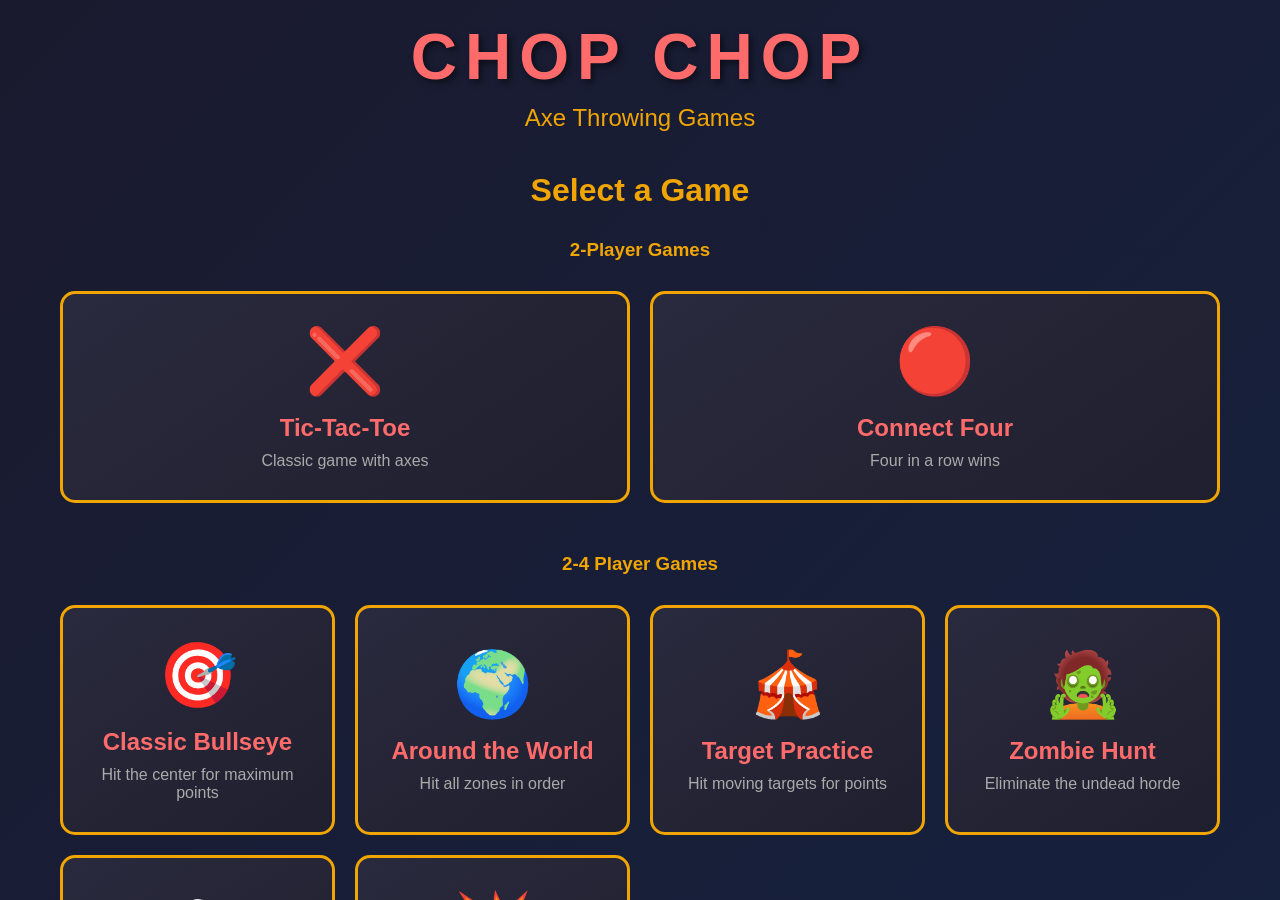
==== index.html @ 699cd163 "Fix all 10 new axe throwing games with comprehensive improvements ## Settings & Configuration - Add " ====
<!DOCTYPE html>
<html lang="en">
<head>
    <meta charset="UTF-8">
    <meta name="viewport" content="width=device-width, initial-scale=1.0, user-scalable=no">
    <title>Chop Chop - Axe Throwing Games</title>
    <link rel="stylesheet" href="styles.css">
</head>
<body>
    <div id="app">
        <!-- Main Menu -->
        <div id="mainMenu" class="screen active">
            <div class="logo">
                <h1>CHOP CHOP</h1>
                <p class="tagline">Axe Throwing Games</p>
            </div>

            <div class="menu-container">
                <h2>Select a Game</h2>

                <h3 style="color: #f0a500; margin-top: 20px; margin-bottom: 10px; text-align: center;">2-Player Games</h3>
                <div class="game-grid">
                    <button class="game-card" onclick="selectGame('ticTacToe')">
                        <div class="game-icon">❌</div>
                        <h3>Tic-Tac-Toe</h3>
                        <p>Classic game with axes</p>
                    </button>

                    <button class="game-card" onclick="selectGame('connectFour')">
                        <div class="game-icon">🔴</div>
                        <h3>Connect Four</h3>
                        <p>Four in a row wins</p>
                    </button>
                </div>

                <h3 style="color: #f0a500; margin-top: 30px; margin-bottom: 10px; text-align: center;">2-4 Player Games</h3>
                <div class="game-grid">
                    <button class="game-card" onclick="selectGame('bullseye')">
                        <div class="game-icon">🎯</div>
                        <h3>Classic Bullseye</h3>
                        <p>Hit the center for maximum points</p>
                    </button>

                    <button class="game-card" onclick="selectGame('aroundWorld')">
                        <div class="game-icon">🌍</div>
                        <h3>Around the World</h3>
                        <p>Hit all zones in order</p>
                    </button>

                    <button class="game-card" onclick="selectGame('targetPractice')">
                        <div class="game-icon">🎪</div>
                        <h3>Target Practice</h3>
                        <p>Hit moving targets for points</p>
                    </button>

                    <button class="game-card" onclick="selectGame('zombieHunt')">
                        <div class="game-icon">🧟</div>
                        <h3>Zombie Hunt</h3>
                        <p>Eliminate the undead horde</p>
                    </button>

                    <button class="game-card" onclick="selectGame('21')">
                        <div class="game-icon">🎲</div>
                        <h3>21 Game</h3>
                        <p>First to 21 points wins</p>
                    </button>

                    <button class="game-card" onclick="selectGame('knockout')">
                        <div class="game-icon">💥</div>
                        <h3>Cricket</h3>
                        <p>Close all numbers and score points</p>
                    </button>
                </div>

                <h3 style="color: #f0a500; margin-top: 30px; margin-bottom: 10px; text-align: center;">Party Games</h3>
                <div class="game-grid">
                    <button class="game-card" onclick="selectGame('axeCrush')">
                        <div class="game-icon">💎</div>
                        <h3>Axe Crush</h3>
                        <p>Match-3 puzzle with axes</p>
                    </button>

                    <button class="game-card" onclick="selectGame('axeMemory')">
                        <div class="game-icon">🎴</div>
                        <h3>Axe Memory</h3>
                        <p>Find matching pairs</p>
                    </button>

                    <button class="game-card" onclick="selectGame('axeWordWack')">
                        <div class="game-icon">🔤</div>
                        <h3>Axe Word Wack</h3>
                        <p>Reveal the hidden word</p>
                    </button>

                    <button class="game-card" onclick="selectGame('emojiFrenzy')">
                        <div class="game-icon">😂</div>
                        <h3>Emoji Frenzy</h3>
                        <p>Hit the target emoji</p>
                    </button>

                    <button class="game-card" onclick="selectGame('badAxe')">
                        <div class="game-icon">🏀</div>
                        <h3>BAD AXE</h3>
                        <p>Trick-shot HORSE game</p>
                    </button>

                    <button class="game-card" onclick="selectGame('infectionMode')">
                        <div class="game-icon">🦠</div>
                        <h3>Infection Mode</h3>
                        <p>Team conversion battle</p>
                    </button>

                    <button class="game-card" onclick="selectGame('landmines')">
                        <div class="game-icon">💣</div>
                        <h3>Landmines</h3>
                        <p>Climb the ladder, avoid mines</p>
                    </button>

                    <button class="game-card" onclick="selectGame('throwRoyale')">
                        <div class="game-icon">👑</div>
                        <h3>Throw Royale</h3>
                        <p>Battle royale elimination</p>
                    </button>

                    <button class="game-card" onclick="selectGame('dateNight')">
                        <div class="game-icon">💕</div>
                        <h3>Date Night Mode</h3>
                        <p>Romantic couples mode</p>
                    </button>

                    <button class="game-card" onclick="selectGame('merryAxemas')">
                        <div class="game-icon">🎄</div>
                        <h3>Merry Axe-mas</h3>
                        <p>Festive Christmas mode</p>
                    </button>
                </div>

                <div class="menu-buttons">
                    <button class="btn-menu" onclick="showSettings()">⚙️ Settings</button>
                    <button class="btn-menu" onclick="showHelp()">❓ Help</button>
                </div>
            </div>
        </div>

        <!-- Player Setup Screen -->
        <div id="playerSetup" class="screen">
            <div class="setup-container">
                <h2>Player Setup</h2>
                <div class="player-input">
                    <label>Number of Players:</label>
                    <div class="number-selector">
                        <button onclick="changePlayerCount(-1)">-</button>
                        <span id="playerCount">2</span>
                        <button onclick="changePlayerCount(1)">+</button>
                    </div>
                </div>

                <div id="playerNames"></div>

                <button class="btn-primary" onclick="startGame()">Start Game</button>
                <button class="btn-secondary" onclick="backToMenu()">Back</button>
            </div>
        </div>

        <!-- Game Screen -->
        <div id="gameScreen" class="screen">
            <!-- Game Header -->
            <div class="game-header">
                <div class="game-info">
                    <h2 id="gameTitle"></h2>
                    <div id="gameInstructions"></div>
                </div>
                <button class="btn-exit" onclick="exitGame()">Exit Game</button>
            </div>

            <!-- Scoreboard -->
            <div id="scoreboard" class="scoreboard"></div>

            <!-- Game Canvas Area -->
            <div class="game-container">
                <div id="gameCanvas" class="game-canvas">
                    <!-- Game-specific content will be rendered here -->
                </div>

                <!-- Click indicator -->
                <div id="clickIndicator" class="click-indicator"></div>
            </div>

            <!-- Game Controls -->
            <div class="game-controls">
                <div id="currentPlayerDisplay" class="current-player"></div>
                <div class="control-buttons">
                    <button id="undoBtn" class="btn-control" onclick="undoLastHit()">Undo</button>
                    <button id="nextPlayerBtn" class="btn-control btn-primary" onclick="nextPlayer()">Next Player</button>
                </div>
            </div>
        </div>

        <!-- Game Over Screen -->
        <div id="gameOver" class="screen">
            <div class="gameover-container">
                <h1>Game Over!</h1>
                <div id="winnerDisplay"></div>
                <div id="finalScores"></div>
                <div class="gameover-buttons">
                    <button class="btn-primary" onclick="playAgain()">Play Again</button>
                    <button class="btn-secondary" onclick="backToMenu()">Main Menu</button>
                </div>
            </div>
        </div>

        <!-- Settings Screen -->
        <div id="settingsScreen" class="screen">
            <div class="settings-container">
                <h1>⚙️ Settings</h1>
                <div class="settings-content">
                    <h2>Game Features</h2>

                    <div class="setting-item">
                        <div class="setting-label">
                            <h3>Moving Targets</h3>
                            <p>Enable or disable target movement in Target Practice and Zombie Hunt</p>
                        </div>
                        <label class="toggle-switch">
                            <input type="checkbox" id="movingTargetsToggle" checked onchange="toggleMovingTargets()">
                            <span class="toggle-slider"></span>
                        </label>
                    </div>

                    <div class="setting-item">
                        <div class="setting-label">
                            <h3>Zombie Hunt Countdown Timer</h3>
                            <p>Show countdown timer in Zombie Hunt game</p>
                        </div>
                        <label class="toggle-switch">
                            <input type="checkbox" id="zombieTimerToggle" checked onchange="toggleZombieTimer()">
                            <span class="toggle-slider"></span>
                        </label>
                    </div>

                    <div class="setting-item">
                        <div class="setting-label">
                            <h3>21 Game - Hard Mode</h3>
                            <p>Hard Mode: Score resets to 0 if you go over 21. Easy Mode: Score stays the same if you go over 21.</p>
                        </div>
                        <label class="toggle-switch">
                            <input type="checkbox" id="hardModeToggle" checked onchange="toggleHardMode()">
                            <span class="toggle-slider"></span>
                        </label>
                    </div>

                    <h2 style="margin-top: 30px;">Movement Settings</h2>

                    <div class="setting-item">
                        <div class="setting-label">
                            <h3>Target Movement Duration (seconds)</h3>
                            <p>How long targets move before becoming static</p>
                        </div>
                        <input type="number" id="moveDuration" min="1" max="10" value="3" style="width: 80px; padding: 10px; font-size: 1rem; border: 2px solid #555; border-radius: 5px; background: #2a2a3e; color: #fff;" onchange="updateMoveDuration()">
                    </div>

                    <div class="setting-item">
                        <div class="setting-label">
                            <h3>Target Static Duration (seconds)</h3>
                            <p>How long targets stay static before moving again</p>
                        </div>
                        <input type="number" id="staticDuration" min="1" max="20" value="5" style="width: 80px; padding: 10px; font-size: 1rem; border: 2px solid #555; border-radius: 5px; background: #2a2a3e; color: #fff;" onchange="updateStaticDuration()">
                    </div>

                    <h2 style="margin-top: 30px;">Zombie Hunt Settings</h2>

                    <div class="setting-item">
                        <div class="setting-label">
                            <h3>Zombie Hunt Countdown Time (seconds)</h3>
                            <p>How long each player has in Zombie Hunt</p>
                        </div>
                        <input type="number" id="zombieCountdown" min="10" max="300" value="60" style="width: 80px; padding: 10px; font-size: 1rem; border: 2px solid #555; border-radius: 5px; background: #2a2a3e; color: #fff;" onchange="updateZombieCountdown()">
                    </div>

                    <div class="setting-item">
                        <div class="setting-label">
                            <h3>Zombie Despawn Time (seconds)</h3>
                            <p>How long zombies stay on screen before disappearing</p>
                        </div>
                        <input type="number" id="zombieDespawnTime" min="3" max="30" value="20" style="width: 80px; padding: 10px; font-size: 1rem; border: 2px solid #555; border-radius: 5px; background: #2a2a3e; color: #fff;" onchange="updateZombieDespawnTime()">
                    </div>

                    <div class="setting-item">
                        <div class="setting-label">
                            <h3>Max Zombies on Screen</h3>
                            <p>Maximum number of zombies that can appear at once</p>
                        </div>
                        <input type="number" id="maxZombies" min="1" max="20" value="5" style="width: 80px; padding: 10px; font-size: 1rem; border: 2px solid #555; border-radius: 5px; background: #2a2a3e; color: #fff;" onchange="updateMaxZombies()">
                    </div>

                    <h2 style="margin-top: 30px;">Target Practice Settings</h2>

                    <div class="setting-item">
                        <div class="setting-label">
                            <h3>Max Targets on Screen</h3>
                            <p>Maximum number of targets in Target Practice and Zombie Hunt games</p>
                        </div>
                        <input type="number" id="maxTargets" min="1" max="20" value="5" style="width: 80px; padding: 10px; font-size: 1rem; border: 2px solid #555; border-radius: 5px; background: #2a2a3e; color: #fff;" onchange="updateMaxTargets()">
                    </div>

                    <h2 style="margin-top: 30px;">Axe Crush Settings</h2>

                    <div class="setting-item">
                        <div class="setting-label">
                            <h3>Grid Size (Columns × Rows)</h3>
                            <p>Size of the game grid</p>
                        </div>
                        <select id="crushGridSize" style="width: 120px; padding: 10px; font-size: 1rem; border: 2px solid #555; border-radius: 5px; background: #2a2a3e; color: #fff;" onchange="updateCrushGridSize()">
                            <option value="7,8">7 × 8</option>
                            <option value="6,6">6 × 6</option>
                            <option value="8,8">8 × 8</option>
                        </select>
                    </div>

                    <div class="setting-item">
                        <div class="setting-label">
                            <h3>Number of Icon Types</h3>
                            <p>More icon types makes the game harder</p>
                        </div>
                        <input type="number" id="crushIconTypes" min="3" max="8" value="5" style="width: 80px; padding: 10px; font-size: 1rem; border: 2px solid #555; border-radius: 5px; background: #2a2a3e; color: #fff;" onchange="updateCrushIconTypes()">
                    </div>

                    <div class="setting-item">
                        <div class="setting-label">
                            <h3>Minimum Group Size</h3>
                            <p>Smallest group that will clear and score points</p>
                        </div>
                        <input type="number" id="crushMinGroupSize" min="2" max="5" value="3" style="width: 80px; padding: 10px; font-size: 1rem; border: 2px solid #555; border-radius: 5px; background: #2a2a3e; color: #fff;" onchange="updateCrushMinGroupSize()">
                    </div>

                    <div class="setting-item">
                        <div class="setting-label">
                            <h3>Throws per Player</h3>
                            <p>Total throws each player gets in Axe Crush</p>
                        </div>
                        <input type="number" id="crushThrowsPerPlayer" min="5" max="20" value="12" style="width: 80px; padding: 10px; font-size: 1rem; border: 2px solid #555; border-radius: 5px; background: #2a2a3e; color: #fff;" onchange="updateCrushThrowsPerPlayer()">
                    </div>

                    <div class="setting-item">
                        <div class="setting-label">
                            <h3>Enable Combo Cascades</h3>
                            <p>New matches created by falling icons automatically clear and grant bonus points</p>
                        </div>
                        <label class="toggle-switch">
                            <input type="checkbox" id="crushEnableCascades" checked onchange="updateCrushEnableCascades()">
                            <span class="toggle-slider"></span>
                        </label>
                    </div>

                    <h2 style="margin-top: 30px;">Axe Memory Settings</h2>

                    <div class="setting-item">
                        <div class="setting-label">
                            <h3>Grid Size (tiles)</h3>
                            <p>Total number of tiles (must be an even number)</p>
                        </div>
                        <select id="memoryGridSize" style="width: 120px; padding: 10px; font-size: 1rem; border: 2px solid #555; border-radius: 5px; background: #2a2a3e; color: #fff;" onchange="updateMemoryGridSize()">
                            <option value="16">4 × 4 (16 tiles)</option>
                            <option value="24">4 × 6 (24 tiles)</option>
                            <option value="36" selected>6 × 6 (36 tiles)</option>
                        </select>
                    </div>

                    <div class="setting-item">
                        <div class="setting-label">
                            <h3>Extra Turn on Match</h3>
                            <p>Players who find a pair immediately take another turn</p>
                        </div>
                        <label class="toggle-switch">
                            <input type="checkbox" id="memoryExtraTurnOnMatch" checked onchange="updateMemoryExtraTurnOnMatch()">
                            <span class="toggle-slider"></span>
                        </label>
                    </div>

                    <div class="setting-item">
                        <div class="setting-label">
                            <h3>Reveal Duration (seconds)</h3>
                            <p>How long unmatched tiles stay face-up before flipping back</p>
                        </div>
                        <input type="number" id="memoryRevealDuration" min="0.5" max="5" step="0.5" value="1.5" style="width: 80px; padding: 10px; font-size: 1rem; border: 2px solid #555; border-radius: 5px; background: #2a2a3e; color: #fff;" onchange="updateMemoryRevealDuration()">
                    </div>

                    <h2 style="margin-top: 30px;">Axe Word Wack Settings</h2>

                    <div class="setting-item">
                        <div class="setting-label">
                            <h3>Word Category</h3>
                            <p>Category for word selection</p>
                        </div>
                        <select id="wordCategory" style="width: 150px; padding: 10px; font-size: 1rem; border: 2px solid #555; border-radius: 5px; background: #2a2a3e; color: #fff;" onchange="updateWordCategory()">
                            <option value="Random" selected>Random</option>
                            <option value="Movies">Movies</option>
                            <option value="Countries">Countries</option>
                            <option value="Skopje">Skopje</option>
                        </select>
                    </div>

                    <div class="setting-item">
                        <div class="setting-label">
                            <h3>Points per Correct Letter</h3>
                            <p>Base score per occurrence of a correct letter</p>
                        </div>
                        <input type="number" id="wordPointsPerLetter" min="1" max="50" value="10" style="width: 80px; padding: 10px; font-size: 1rem; border: 2px solid #555; border-radius: 5px; background: #2a2a3e; color: #fff;" onchange="updateWordPointsPerLetter()">
                    </div>

                    <div class="setting-item">
                        <div class="setting-label">
                            <h3>Full Word Bonus</h3>
                            <p>Extra points for guessing the whole word correctly</p>
                        </div>
                        <input type="number" id="wordFullWordBonus" min="0" max="200" value="50" style="width: 80px; padding: 10px; font-size: 1rem; border: 2px solid #555; border-radius: 5px; background: #2a2a3e; color: #fff;" onchange="updateWordFullWordBonus()">
                    </div>

                    <div class="setting-item">
                        <div class="setting-label">
                            <h3>Wrong Letter Penalty</h3>
                            <p>Points lost for hitting a letter not in the word</p>
                        </div>
                        <input type="number" id="wordWrongLetterPenalty" min="-20" max="0" value="0" style="width: 80px; padding: 10px; font-size: 1rem; border: 2px solid #555; border-radius: 5px; background: #2a2a3e; color: #fff;" onchange="updateWordWrongLetterPenalty()">
                    </div>

                    <h2 style="margin-top: 30px;">Emoji Frenzy Settings</h2>

                    <div class="setting-item">
                        <div class="setting-label">
                            <h3>Rounds per Game</h3>
                            <p>How many rounds are played before the game ends</p>
                        </div>
                        <input type="number" id="emojiRoundsPerGame" min="3" max="15" value="8" style="width: 80px; padding: 10px; font-size: 1rem; border: 2px solid #555; border-radius: 5px; background: #2a2a3e; color: #fff;" onchange="updateEmojiRoundsPerGame()">
                    </div>

                    <div class="setting-item">
                        <div class="setting-label">
                            <h3>Target Emoji Points</h3>
                            <p>Points awarded for hitting the target emoji</p>
                        </div>
                        <input type="number" id="emojiTargetPoints" min="10" max="100" value="20" style="width: 80px; padding: 10px; font-size: 1rem; border: 2px solid #555; border-radius: 5px; background: #2a2a3e; color: #fff;" onchange="updateEmojiTargetPoints()">
                    </div>

                    <div class="setting-item">
                        <div class="setting-label">
                            <h3>Non-Target Emoji Points</h3>
                            <p>Points for hitting any other emoji</p>
                        </div>
                        <input type="number" id="emojiNonTargetPoints" min="-10" max="20" value="5" style="width: 80px; padding: 10px; font-size: 1rem; border: 2px solid #555; border-radius: 5px; background: #2a2a3e; color: #fff;" onchange="updateEmojiNonTargetPoints()">
                    </div>

                    <div class="setting-item">
                        <div class="setting-label">
                            <h3>Non-Target Penalty Mode</h3>
                            <p>Non-target emojis subtract points instead of adding them</p>
                        </div>
                        <label class="toggle-switch">
                            <input type="checkbox" id="emojiPenaltyMode" onchange="updateEmojiPenaltyMode()">
                            <span class="toggle-slider"></span>
                        </label>
                    </div>

                    <div class="setting-item">
                        <div class="setting-label">
                            <h3>Respawn Hit Emojis</h3>
                            <p>Emojis that are hit are replaced with new ones in random positions</p>
                        </div>
                        <label class="toggle-switch">
                            <input type="checkbox" id="emojiRespawnHit" checked onchange="updateEmojiRespawnHit()">
                            <span class="toggle-slider"></span>
                        </label>
                    </div>

                    <h2 style="margin-top: 30px;">BAD AXE Settings</h2>

                    <div class="setting-item">
                        <div class="setting-label">
                            <h3>Shot Zone Type</h3>
                            <p>How trick shots are defined</p>
                        </div>
                        <select id="badaxeShotZoneType" style="width: 200px; padding: 10px; font-size: 1rem; border: 2px solid #555; border-radius: 5px; background: #2a2a3e; color: #fff;" onchange="updateBadaxeShotZoneType()">
                            <option value="Ring only">Ring only</option>
                            <option value="Quadrant only">Quadrant only</option>
                            <option value="Ring + Quadrant" selected>Ring + Quadrant</option>
                        </select>
                    </div>

                    <div class="setting-item">
                        <div class="setting-label">
                            <h3>Letters to Eliminate</h3>
                            <p>How many letters before a player is out</p>
                        </div>
                        <input type="number" id="badaxeLettersToEliminate" min="3" max="10" value="6" style="width: 80px; padding: 10px; font-size: 1rem; border: 2px solid #555; border-radius: 5px; background: #2a2a3e; color: #fff;" onchange="updateBadaxeLettersToEliminate()">
                    </div>

                    <h2 style="margin-top: 30px;">Infection Mode Settings</h2>

                    <div class="setting-item">
                        <div class="setting-label">
                            <h3>Initial Infected Players</h3>
                            <p>How many players start as Infected</p>
                        </div>
                        <input type="number" id="infectionInitialInfected" min="1" max="3" value="1" style="width: 80px; padding: 10px; font-size: 1rem; border: 2px solid #555; border-radius: 5px; background: #2a2a3e; color: #fff;" onchange="updateInfectionInitialInfected()">
                    </div>

                    <div class="setting-item">
                        <div class="setting-label">
                            <h3>Throws per Player (per duel)</h3>
                            <p>Number of throws each player gets in a duel</p>
                        </div>
                        <input type="number" id="infectionThrowsPerDuel" min="1" max="5" value="2" style="width: 80px; padding: 10px; font-size: 1rem; border: 2px solid #555; border-radius: 5px; background: #2a2a3e; color: #fff;" onchange="updateInfectionThrowsPerDuel()">
                    </div>

                    <div class="setting-item">
                        <div class="setting-label">
                            <h3>Total Game Time (minutes)</h3>
                            <p>Optional timer for the whole game</p>
                        </div>
                        <input type="number" id="infectionGameTime" min="5" max="60" value="20" style="width: 80px; padding: 10px; font-size: 1rem; border: 2px solid #555; border-radius: 5px; background: #2a2a3e; color: #fff;" onchange="updateInfectionGameTime()">
                    </div>

                    <div class="setting-item">
                        <div class="setting-label">
                            <h3>Survivor Victory Condition</h3>
                            <p>How survivors can win</p>
                        </div>
                        <select id="infectionVictoryCondition" style="width: 200px; padding: 10px; font-size: 1rem; border: 2px solid #555; border-radius: 5px; background: #2a2a3e; color: #fff;" onchange="updateInfectionVictoryCondition()">
                            <option value="Timer Only" selected>Timer Only</option>
                            <option value="Duel Wins Target">Duel Wins Target (5 wins)</option>
                            <option value="Timer OR Duel Wins">Timer OR Duel Wins</option>
                        </select>
                    </div>

                    <h2 style="margin-top: 30px;">Landmines Settings</h2>

                    <div class="setting-item">
                        <div class="setting-label">
                            <h3>Target Score</h3>
                            <p>Top of the ladder</p>
                        </div>
                        <input type="number" id="landminesTargetScore" min="30" max="200" value="100" style="width: 80px; padding: 10px; font-size: 1rem; border: 2px solid #555; border-radius: 5px; background: #2a2a3e; color: #fff;" onchange="updateLandminesTargetScore()">
                    </div>

                    <div class="setting-item">
                        <div class="setting-label">
                            <h3>Landmine Scores (comma-separated)</h3>
                            <p>Which scores act as landmines</p>
                        </div>
                        <input type="text" id="landminesScores" value="25,50,75" style="width: 150px; padding: 10px; font-size: 1rem; border: 2px solid #555; border-radius: 5px; background: #2a2a3e; color: #fff;" onchange="updateLandminesScores()">
                    </div>

                    <div class="setting-item">
                        <div class="setting-label">
                            <h3>Checkpoint Interval</h3>
                            <p>Safe scores to fall back to</p>
                        </div>
                        <input type="number" id="landminesCheckpointInterval" min="5" max="25" value="10" style="width: 80px; padding: 10px; font-size: 1rem; border: 2px solid #555; border-radius: 5px; background: #2a2a3e; color: #fff;" onchange="updateLandminesCheckpointInterval()">
                    </div>

                    <div class="setting-item">
                        <div class="setting-label">
                            <h3>Throws per Turn</h3>
                            <p>Number of throws each player gets before passing the turn</p>
                        </div>
                        <input type="number" id="landminesThrowsPerTurn" min="1" max="5" value="1" style="width: 80px; padding: 10px; font-size: 1rem; border: 2px solid #555; border-radius: 5px; background: #2a2a3e; color: #fff;" onchange="updateLandminesThrowsPerTurn()">
                    </div>

                    <h2 style="margin-top: 30px;">Throw Royale Settings</h2>

                    <div class="setting-item">
                        <div class="setting-label">
                            <h3>Starting Lives</h3>
                            <p>Number of hearts each player begins with</p>
                        </div>
                        <input type="number" id="royaleStartingLives" min="1" max="5" value="3" style="width: 80px; padding: 10px; font-size: 1rem; border: 2px solid #555; border-radius: 5px; background: #2a2a3e; color: #fff;" onchange="updateRoyaleStartingLives()">
                    </div>

                    <div class="setting-item">
                        <div class="setting-label">
                            <h3>Tie Rule</h3>
                            <p>What happens when multiple players tie for lowest</p>
                        </div>
                        <select id="royaleTieRule" style="width: 200px; padding: 10px; font-size: 1rem; border: 2px solid #555; border-radius: 5px; background: #2a2a3e; color: #fff;" onchange="updateRoyaleTieRule()">
                            <option value="All Lowest Lose 1 Life" selected>All Lowest Lose 1 Life</option>
                            <option value="Sudden-Death Tie-Breaker">Sudden-Death Tie-Breaker</option>
                        </select>
                    </div>

                    <h2 style="margin-top: 30px;">Date Night Settings</h2>

                    <div class="setting-item">
                        <div class="setting-label">
                            <h3>Heart Zone Multiplier</h3>
                            <p>Multiplier for points in heart zones</p>
                        </div>
                        <input type="number" id="dateHeartMultiplier" min="1" max="5" value="2" style="width: 80px; padding: 10px; font-size: 1rem; border: 2px solid #555; border-radius: 5px; background: #2a2a3e; color: #fff;" onchange="updateDateHeartMultiplier()">
                    </div>

                    <div class="setting-item">
                        <div class="setting-label">
                            <h3>Number of Heart Zones</h3>
                            <p>How many bonus heart areas appear on the board</p>
                        </div>
                        <input type="number" id="dateHeartZones" min="2" max="8" value="4" style="width: 80px; padding: 10px; font-size: 1rem; border: 2px solid #555; border-radius: 5px; background: #2a2a3e; color: #fff;" onchange="updateDateHeartZones()">
                    </div>

                    <div class="setting-item">
                        <div class="setting-label">
                            <h3>Enable Date Dares</h3>
                            <p>Hitting the special icon triggers fun on-screen prompts</p>
                        </div>
                        <label class="toggle-switch">
                            <input type="checkbox" id="dateEnableDares" checked onchange="updateDateEnableDares()">
                            <span class="toggle-slider"></span>
                        </label>
                    </div>

                    <div class="setting-item">
                        <div class="setting-label">
                            <h3>Throws per Player</h3>
                            <p>Total throws for each player during Date Night Mode</p>
                        </div>
                        <input type="number" id="dateThrowsPerPlayer" min="5" max="20" value="10" style="width: 80px; padding: 10px; font-size: 1rem; border: 2px solid #555; border-radius: 5px; background: #2a2a3e; color: #fff;" onchange="updateDateThrowsPerPlayer()">
                    </div>

                    <h2 style="margin-top: 30px;">Merry Axe-mas Settings</h2>

                    <div class="setting-item">
                        <div class="setting-label">
                            <h3>Game Mode</h3>
                            <p>Bullseye Mode (static target) or Gift Hunt Mode (moving targets)</p>
                        </div>
                        <select id="xmasGameMode" style="width: 150px; padding: 10px; font-size: 1rem; border: 2px solid #555; border-radius: 5px; background: #2a2a3e; color: #fff;" onchange="updateXmasGameMode()">
                            <option value="Bullseye Mode" selected>Bullseye Mode</option>
                            <option value="Gift Hunt Mode">Gift Hunt Mode</option>
                        </select>
                    </div>

                    <div class="setting-item">
                        <div class="setting-label">
                            <h3>Gift Values (comma-separated)</h3>
                            <p>Point values for different presents/ornaments</p>
                        </div>
                        <input type="text" id="xmasGiftValues" value="10,20,30,50" style="width: 150px; padding: 10px; font-size: 1rem; border: 2px solid #555; border-radius: 5px; background: #2a2a3e; color: #fff;" onchange="updateXmasGiftValues()">
                    </div>

                    <div class="setting-item">
                        <div class="setting-label">
                            <h3>Throws per Player</h3>
                            <p>Total throws each player gets in Merry Axe-mas</p>
                        </div>
                        <input type="number" id="xmasThrowsPerPlayer" min="5" max="20" value="10" style="width: 80px; padding: 10px; font-size: 1rem; border: 2px solid #555; border-radius: 5px; background: #2a2a3e; color: #fff;" onchange="updateXmasThrowsPerPlayer()">
                    </div>
                </div>
                <button class="btn-primary" onclick="backToMenu()">Back to Menu</button>
            </div>
        </div>

        <!-- Help Screen -->
        <div id="helpScreen" class="screen">
            <div class="help-container">
                <h1>❓ Help & Instructions</h1>
                <div class="help-content">

                    <div class="help-section">
                        <h2>🎯 Classic Bullseye</h2>
                        <p><strong>How to Play:</strong> Click on the target where your axe hit. Each player gets 5 throws. The center bullseye is worth the most points!</p>
                        <p><strong>Scoring:</strong> Bullseye (50), Red ring (25), White ring (15), Black ring (10), Orange ring (5), Outer ring (1)</p>
                    </div>

                    <div class="help-section">
                        <h2>🌍 Around the World</h2>
                        <p><strong>How to Play:</strong> Hit all 12 zones in numerical order (1-12). The active zone is highlighted.</p>
                        <p><strong>Scoring:</strong> Each correct zone hit earns 10 points. First player to complete all zones wins!</p>
                    </div>

                    <div class="help-section">
                        <h2>❌ Tic-Tac-Toe</h2>
                        <p><strong>How to Play:</strong> Two players take turns clicking cells. Get three in a row (horizontal, vertical, or diagonal) to win!</p>
                        <p><strong>Controls:</strong> Click any empty cell to place your symbol. Winner gets 100 points!</p>
                    </div>

                    <div class="help-section">
                        <h2>🎪 Target Practice</h2>
                        <p><strong>How to Play:</strong> Click on moving targets to hit them. Each player gets 10 throws.</p>
                        <p><strong>Scoring:</strong> Targets are worth 10, 20, 30, 50, or 100 points. Hit high-value targets for the win!</p>
                        <p><strong>Settings:</strong> You can disable target movement, customize how long targets move and stay static, and adjust the maximum number of targets on screen (default: 5)</p>
                    </div>

                    <div class="help-section">
                        <h2>🧟 Zombie Hunt</h2>
                        <p><strong>How to Play:</strong> Click on zombies to eliminate them. You have a countdown timer to get the highest score!</p>
                        <p><strong>Scoring:</strong> Each zombie is worth 10 points. Zombies spawn faster as you progress!</p>
                        <p><strong>Settings:</strong> You can disable zombie movement, customize how long zombies move and stay static, change the countdown time, adjust zombie despawn time (default: 20s), and set the maximum number of zombies on screen (default: 5)</p>
                    </div>

                    <div class="help-section">
                        <h2>🔴 Connect Four</h2>
                        <p><strong>How to Play:</strong> Two players drop discs into columns. Get four in a row to win!</p>
                        <p><strong>Controls:</strong> Click any column to drop your disc. It will fall to the lowest available spot. Winner gets 100 points!</p>
                    </div>

                    <div class="help-section">
                        <h2>🎲 21 Game</h2>
                        <p><strong>How to Play:</strong> Click the target to score points. First player to reach exactly 21 wins!</p>
                        <p><strong>Scoring:</strong> Center (7), Red (5), White (3), Black (2), Orange (1), Outer (0)</p>
                        <p><strong>Easy Mode (Default):</strong> Going over 21 keeps your previous score and moves to the next player.</p>
                        <p><strong>Hard Mode:</strong> Going over 21 resets your score to 0!</p>
                        <p><strong>Settings:</strong> You can toggle between Easy and Hard mode in Settings</p>
                    </div>

                    <div class="help-section">
                        <h2>💥 Cricket</h2>
                        <p><strong>How to Play:</strong> Click numbers to mark them. Hit each number (15-20, 25) three times to "close" it.</p>
                        <p><strong>Scoring:</strong> After closing a number, hitting it again scores points (only if opponents haven't closed it).</p>
                        <p><strong>Marks:</strong> / = 1 hit, X = 2 hits, ⊗ = 3 hits (closed)</p>
                        <p><strong>Winning:</strong> First player to close all numbers with the most points wins!</p>
                    </div>

                    <div class="help-section">
                        <h2>💎 Axe Crush</h2>
                        <p><strong>How to Play:</strong> Hit any icon on the grid. If it's part of a group of 3 or more matching icons, the whole group explodes and you score points! New icons fall from the top to fill the gaps.</p>
                        <p><strong>Scoring:</strong> Larger groups = more points. Example: 3 icons = 30 points, 5 icons = 50 points. Optional combo bonuses for chain reactions.</p>
                        <p><strong>Winning:</strong> Each player gets X throws. Highest total score wins!</p>
                    </div>

                    <div class="help-section">
                        <h2>🎴 Axe Memory</h2>
                        <p><strong>How to Play:</strong> Each turn you get two throws. Hit a tile to flip it and reveal the icon. Hit a second tile and try to find its matching pair.</p>
                        <p><strong>Scoring:</strong> Every correct pair you find is worth 1 point and is removed from the board.</p>
                        <p><strong>Winning:</strong> When all pairs are found, the player with the most pairs wins!</p>
                    </div>

                    <div class="help-section">
                        <h2>🔤 Axe Word Wack</h2>
                        <p><strong>How to Play:</strong> Hit a letter tile to guess that letter in the secret word or phrase. If the letter appears, all matching spots are revealed and you score points.</p>
                        <p><strong>Scoring:</strong> Each correct letter awards points for every time it appears. Bonus points for correctly guessing the whole word. Wrong letters can lose points (optional).</p>
                        <p><strong>Winning:</strong> When the word is fully solved or time runs out, the player with the most points wins.</p>
                    </div>

                    <div class="help-section">
                        <h2>😂 Emoji Frenzy</h2>
                        <p><strong>How to Play:</strong> Each round, one emoji is chosen as the target. Aim for that emoji! Hit the correct emoji to earn big points. Other emojis score fewer points or may even lose points (depending on settings).</p>
                        <p><strong>Scoring:</strong> Target emoji = high score. Non-target emojis = smaller score or penalty.</p>
                        <p><strong>Winning:</strong> After X rounds, the player with the highest total score wins.</p>
                    </div>

                    <div class="help-section">
                        <h2>🏀 BAD AXE</h2>
                        <p><strong>How to Play:</strong> Players take turns calling a trick shot on the target (for example "Red ring, top-right"). If they make the shot, everyone else must copy it. Miss the shot and you earn a letter.</p>
                        <p><strong>Scoring:</strong> Each missed copy adds a letter: B, then A, then D, A, X, E. When you have all six letters, you're out.</p>
                        <p><strong>Winning:</strong> Last player who hasn't spelled B-A-D-A-X-E wins.</p>
                    </div>

                    <div class="help-section">
                        <h2>🦠 Infection Mode</h2>
                        <p><strong>How to Play:</strong> Players are split into Survivors and Infected. Each round, a Survivor duels an Infected player in a standard scoring match.</p>
                        <p><strong>Scoring:</strong> Both players throw a set number of axes. Highest total wins the duel.</p>
                        <p><strong>Conversion:</strong> If the Infected player wins, the Survivor switches teams and becomes Infected. If the Survivor wins or ties, they stay human.</p>
                        <p><strong>Winning:</strong> Infected win if everyone becomes Infected. Survivors win if at least one Survivor is left when time runs out or when they reach the target number of Survivor victories.</p>
                    </div>

                    <div class="help-section">
                        <h2>💣 Landmines</h2>
                        <p><strong>How to Play:</strong> Climb the score ladder by throwing axes at the Classic Bullseye. Each throw moves your marker up by the number of points you score.</p>
                        <p><strong>Landmines:</strong> Some scores are marked as landmines. If you land exactly on a landmine, you get blown back to the last safe checkpoint.</p>
                        <p><strong>Winning:</strong> First player to reach the top of the ladder (target score) wins!</p>
                    </div>

                    <div class="help-section">
                        <h2>👑 Throw Royale</h2>
                        <p><strong>How to Play:</strong> Every round, all players throw once at the Classic Bullseye. The lowest score loses a life.</p>
                        <p><strong>Scoring:</strong> Standard target scoring. Hearts show how many lives each player has left.</p>
                        <p><strong>Winning:</strong> Keep your lives as long as possible. Last player with at least one life remaining wins.</p>
                    </div>

                    <div class="help-section">
                        <h2>💕 Date Night Mode</h2>
                        <p><strong>How to Play:</strong> Throw at the heart-themed target and try to land in the bonus heart zones for extra points. Play as a couple or couple vs couple – your points are added together.</p>
                        <p><strong>Scoring:</strong> Standard Bullseye scoring plus bonus multipliers for heart zones. Optional "date dares" can appear when you hit the special icon.</p>
                        <p><strong>Winning:</strong> Couple or team with the highest combined score at the end of the game wins.</p>
                    </div>

                    <div class="help-section">
                        <h2>🎄 Merry Axe-mas</h2>
                        <p><strong>How to Play:</strong> Celebrate the holidays with a festive target! In Bullseye Mode, play a standard game on a Christmas-themed board. In Gift Hunt Mode, hit moving presents and ornaments for different point values.</p>
                        <p><strong>Scoring:</strong> Bullseye Mode uses classic scoring. Gift Hunt Mode awards points based on the present or ornament you hit.</p>
                        <p><strong>Winning:</strong> After all players have thrown, highest score wins.</p>
                    </div>

                    <div class="help-section">
                        <h2>🎮 General Controls</h2>
                        <p><strong>Next Player:</strong> Click this button when you're done with your turn (or game will auto-advance)</p>
                        <p><strong>Undo:</strong> Click to undo your last action if you made a mistake</p>
                        <p><strong>Exit Game:</strong> Return to main menu (progress will be lost)</p>
                    </div>

                </div>
                <button class="btn-primary" onclick="backToMenu()">Back to Menu</button>
            </div>
        </div>

        <!-- Confirmation Modal -->
        <div id="confirmModal" class="modal-overlay">
            <div class="modal-content">
                <h2 id="modalTitle">Confirm</h2>
                <p id="modalMessage">Are you sure?</p>
                <div class="modal-buttons">
                    <button class="btn-primary" id="modalConfirm">OK</button>
                    <button class="btn-secondary" id="modalCancel">Cancel</button>
                </div>
            </div>
        </div>
    </div>

    <script src="app.js"></script>
    <script src="games.js"></script>
</body>
</html>
---- styles.css ----
/* Reset and Base Styles */
* {
    margin: 0;
    padding: 0;
    box-sizing: border-box;
    -webkit-tap-highlight-color: transparent;
}

body {
    font-family: 'Segoe UI', Tahoma, Geneva, Verdana, sans-serif;
    background: linear-gradient(135deg, #1a1a2e 0%, #16213e 100%);
    color: #fff;
    overflow: hidden;
    touch-action: manipulation;
    user-select: none;
    -webkit-user-select: none;
}

#app {
    width: 100vw;
    height: 100vh;
    overflow: hidden;
}

/* Screen Management */
.screen {
    display: none;
    width: 100%;
    height: 100%;
    position: absolute;
    top: 0;
    left: 0;
}

.screen.active {
    display: flex;
    flex-direction: column;
    justify-content: center;
    align-items: center;
}

/* Game Screen specific layout - needs to stretch, not center */
#gameScreen.active {
    justify-content: flex-start;
    align-items: stretch;
    padding: 0;
}

/* Main Menu Styles */
#mainMenu {
    padding: 20px;
    overflow-y: auto;
}

#mainMenu.active {
    justify-content: flex-start;
}

.logo {
    text-align: center;
    margin-bottom: 40px;
}

.logo h1 {
    font-size: 4rem;
    font-weight: bold;
    color: #ff6b6b;
    text-shadow: 3px 3px 6px rgba(0,0,0,0.5);
    letter-spacing: 8px;
}

.tagline {
    font-size: 1.5rem;
    color: #f0a500;
    margin-top: 10px;
}

.menu-container {
    max-width: 1200px;
    width: 100%;
}

.menu-container h2 {
    text-align: center;
    font-size: 2rem;
    margin-bottom: 30px;
    color: #f0a500;
}

.game-grid {
    display: grid;
    grid-template-columns: repeat(auto-fit, minmax(250px, 1fr));
    gap: 20px;
    padding: 20px;
}

.game-card {
    background: linear-gradient(145deg, #2a2a3e, #1f1f2e);
    border: 3px solid #f0a500;
    border-radius: 15px;
    padding: 30px;
    cursor: pointer;
    transition: all 0.3s ease;
    text-align: center;
    min-height: 200px;
    display: flex;
    flex-direction: column;
    justify-content: center;
    align-items: center;
}

.game-card:hover, .game-card:active {
    transform: translateY(-5px);
    box-shadow: 0 10px 30px rgba(240, 165, 0, 0.4);
    background: linear-gradient(145deg, #3a3a4e, #2f2f3e);
}

.game-icon {
    font-size: 4rem;
    margin-bottom: 15px;
}

.game-card h3 {
    font-size: 1.5rem;
    color: #ff6b6b;
    margin-bottom: 10px;
}

.game-card p {
    color: #aaa;
    font-size: 1rem;
}

/* Player Setup Styles */
.setup-container {
    background: rgba(42, 42, 62, 0.9);
    border-radius: 20px;
    padding: 40px;
    max-width: 600px;
    width: 90%;
}

.setup-container h2 {
    color: #f0a500;
    font-size: 2.5rem;
    margin-bottom: 30px;
    text-align: center;
}

.player-input {
    margin-bottom: 30px;
}

.player-input label {
    display: block;
    font-size: 1.3rem;
    margin-bottom: 15px;
    color: #fff;
}

.number-selector {
    display: flex;
    justify-content: center;
    align-items: center;
    gap: 30px;
}

.number-selector button {
    width: 60px;
    height: 60px;
    font-size: 2rem;
    background: #f0a500;
    border: none;
    border-radius: 10px;
    color: #1a1a2e;
    cursor: pointer;
    font-weight: bold;
}

.number-selector button:active {
    background: #ff6b6b;
}

.number-selector span {
    font-size: 3rem;
    font-weight: bold;
    color: #ff6b6b;
    min-width: 80px;
    text-align: center;
}

#playerNames {
    margin: 20px 0;
}

.player-name-input {
    margin: 15px 0;
}

.player-name-input label {
    display: block;
    font-size: 1.1rem;
    margin-bottom: 8px;
    color: #f0a500;
}

.player-name-input input {
    width: 100%;
    padding: 15px;
    font-size: 1.2rem;
    border: 2px solid #f0a500;
    border-radius: 10px;
    background: #1a1a2e;
    color: #fff;
}

/* Button Styles */
.btn-primary, .btn-secondary, .btn-control, .btn-exit {
    padding: 18px 40px;
    font-size: 1.3rem;
    border: none;
    border-radius: 10px;
    cursor: pointer;
    font-weight: bold;
    transition: all 0.3s ease;
    margin: 10px;
    min-width: 150px;
}

.btn-primary {
    background: #ff6b6b;
    color: #fff;
}

.btn-primary:hover, .btn-primary:active {
    background: #ff5252;
    transform: scale(1.05);
}

.btn-secondary {
    background: #555;
    color: #fff;
}

.btn-secondary:hover, .btn-secondary:active {
    background: #666;
}

.btn-control {
    background: #f0a500;
    color: #1a1a2e;
}

.btn-control:active {
    background: #ffc107;
}

.btn-exit {
    background: #dc3545;
    color: #fff;
    padding: 12px 25px;
    font-size: 1.1rem;
}

/* Game Screen Styles */
#gameScreen {
    padding: 0;
}

.game-header {
    background: rgba(26, 26, 46, 0.95);
    padding: 15px 30px;
    display: flex;
    justify-content: space-between;
    align-items: center;
    border-bottom: 3px solid #f0a500;
}

.game-info h2 {
    color: #ff6b6b;
    font-size: 2rem;
}

.game-info #gameInstructions {
    color: #aaa;
    font-size: 1rem;
    margin-top: 5px;
}

.scoreboard {
    background: rgba(42, 42, 62, 0.9);
    padding: 15px;
    display: flex;
    justify-content: space-around;
    flex-wrap: wrap;
    gap: 15px;
}

.player-score {
    background: #1a1a2e;
    border: 2px solid #555;
    border-radius: 10px;
    padding: 15px 25px;
    min-width: 150px;
    text-align: center;
}

.player-score.active {
    border-color: #ff6b6b;
    box-shadow: 0 0 20px rgba(255, 107, 107, 0.5);
}

.player-score .player-name {
    font-size: 1.2rem;
    color: #f0a500;
    margin-bottom: 8px;
}

.player-score .score {
    font-size: 2rem;
    font-weight: bold;
    color: #ff6b6b;
}

/* Game Canvas */
.game-container {
    flex: 1;
    position: relative;
    overflow: hidden;
    background: #000;
    min-height: 400px;
}

.game-canvas {
    width: 100%;
    height: 100%;
    position: relative;
    background: radial-gradient(circle at center, #1a1a2e 0%, #000 100%);
}

/* Click Indicator */
.click-indicator {
    position: absolute;
    width: 30px;
    height: 30px;
    border: 3px solid #ff6b6b;
    border-radius: 50%;
    pointer-events: none;
    opacity: 0;
    transition: opacity 0.2s;
    transform: translate(-50%, -50%);
    box-shadow: 0 0 15px rgba(255, 107, 107, 0.8);
}

.click-indicator.show {
    opacity: 1;
}

/* Game Controls */
.game-controls {
    background: rgba(26, 26, 46, 0.95);
    padding: 20px;
    border-top: 3px solid #f0a500;
    display: flex;
    justify-content: space-between;
    align-items: center;
    flex-wrap: wrap;
    gap: 15px;
}

.current-player {
    font-size: 1.5rem;
    color: #fff;
    font-weight: bold;
}

.current-player span {
    color: #ff6b6b;
}

.control-buttons {
    display: flex;
    gap: 15px;
}

/* Target Styles */
.target-bullseye {
    position: absolute;
    top: 50%;
    left: 50%;
    transform: translate(-50%, -50%);
    width: 400px;
    height: 400px;
    border-radius: 50%;
    display: flex;
    align-items: center;
    justify-content: center;
}

.target-ring {
    position: absolute;
    border-radius: 50%;
    top: 50%;
    left: 50%;
    transform: translate(-50%, -50%);
    display: flex;
    justify-content: center;
    align-items: center;
    font-size: 3rem;
    font-weight: bold;
    cursor: pointer;
    border: 3px solid rgba(255, 255, 255, 0.3);
}

.target-ring:hover {
    filter: brightness(1.2);
}

/* Tic-Tac-Toe Grid */
.ttt-grid {
    position: absolute;
    top: 50%;
    left: 50%;
    transform: translate(-50%, -50%);
    display: grid;
    grid-template-columns: repeat(3, 1fr);
    grid-template-rows: repeat(3, 1fr);
    gap: 10px;
    width: 600px;
    height: 600px;
}

.ttt-cell {
    background: rgba(42, 42, 62, 0.8);
    border: 4px solid #f0a500;
    border-radius: 10px;
    display: flex;
    justify-content: center;
    align-items: center;
    font-size: 6rem;
    cursor: pointer;
    transition: all 0.3s;
}

.ttt-cell:hover:not(.filled) {
    background: rgba(240, 165, 0, 0.3);
    transform: scale(1.05);
}

.ttt-cell.filled {
    cursor: not-allowed;
}

/* Connect Four Grid */
.c4-grid {
    position: absolute;
    top: 50%;
    left: 50%;
    transform: translate(-50%, -50%);
    display: grid;
    grid-template-columns: repeat(7, 1fr);
    grid-template-rows: repeat(6, 1fr);
    gap: 8px;
    width: 700px;
    height: 600px;
    background: rgba(42, 42, 62, 0.9);
    padding: 20px;
    border-radius: 15px;
    border: 4px solid #f0a500;
}

.c4-cell {
    background: rgba(26, 26, 46, 0.8);
    border: 2px solid #555;
    border-radius: 50%;
    display: flex;
    justify-content: center;
    align-items: center;
    font-size: 3rem;
    cursor: pointer;
}

.c4-cell:hover:not(.filled) {
    background: rgba(240, 165, 0, 0.3);
}

/* Zombie Hunt */
.zombie {
    position: absolute;
    width: 80px;
    height: 80px;
    font-size: 4rem;
    cursor: pointer;
    transition: all 0.3s;
    /* animation removed - controlled by JavaScript based on settings */
}

.zombie.floating {
    animation: zombieFloat 3s ease-in-out infinite;
}

.zombie:hover {
    transform: scale(1.2);
}

@keyframes zombieFloat {
    0%, 100% { transform: translateY(0); }
    50% { transform: translateY(-20px); }
}

.zombie.hit {
    animation: zombieDeath 0.5s forwards;
}

@keyframes zombieDeath {
    0% { transform: scale(1) rotate(0deg); opacity: 1; }
    100% { transform: scale(0) rotate(360deg); opacity: 0; }
}

/* Target Practice */
.moving-target {
    position: absolute;
    width: 100px;
    height: 100px;
    border-radius: 50%;
    background: radial-gradient(circle, #ff6b6b 20%, #f0a500 40%, #fff 60%, #000 80%);
    cursor: pointer;
    border: 3px solid #fff;
    box-shadow: 0 0 20px rgba(255, 107, 107, 0.8);
}

.moving-target .target-value {
    position: absolute;
    top: 50%;
    left: 50%;
    transform: translate(-50%, -50%);
    font-size: 2rem;
    font-weight: bold;
    color: #fff;
    text-shadow: 2px 2px 4px #000;
}

/* Around the World */
.atw-target {
    position: absolute;
    top: 50%;
    left: 50%;
    transform: translate(-50%, -50%);
    width: 500px;
    height: 500px;
}

.atw-zone {
    position: absolute;
    cursor: pointer;
    display: flex;
    justify-content: center;
    align-items: center;
    font-size: 1.8rem;
    font-weight: bold;
    border: 3px solid #fff;
    transition: all 0.3s;
}

.atw-zone.completed {
    background: rgba(0, 255, 0, 0.3) !important;
    border-color: #0f0;
}

.atw-zone.active {
    border-color: #ff6b6b;
    box-shadow: 0 0 30px rgba(255, 107, 107, 0.9);
    animation: pulse 1s infinite;
}

@keyframes pulse {
    0%, 100% { transform: scale(1); }
    50% { transform: scale(1.05); }
}

/* Game Over Screen */
.gameover-container {
    background: rgba(42, 42, 62, 0.95);
    border-radius: 20px;
    padding: 50px;
    max-width: 700px;
    width: 90%;
    text-align: center;
}

.gameover-container h1 {
    font-size: 4rem;
    color: #f0a500;
    margin-bottom: 30px;
}

#winnerDisplay {
    font-size: 2.5rem;
    color: #ff6b6b;
    margin-bottom: 30px;
    font-weight: bold;
}

#finalScores {
    margin-bottom: 30px;
}

.final-score-item {
    font-size: 1.8rem;
    margin: 15px 0;
    padding: 15px;
    background: rgba(26, 26, 46, 0.7);
    border-radius: 10px;
}

.final-score-item.winner {
    border: 3px solid #ff6b6b;
    background: rgba(255, 107, 107, 0.2);
}

.gameover-buttons {
    display: flex;
    justify-content: center;
    gap: 20px;
    flex-wrap: wrap;
}

/* Menu Buttons (Settings & Help) */
.menu-buttons {
    display: flex;
    justify-content: center;
    gap: 20px;
    margin-top: 30px;
    padding: 20px;
}

.btn-menu {
    padding: 15px 30px;
    font-size: 1.2rem;
    background: rgba(42, 42, 62, 0.9);
    border: 2px solid #f0a500;
    border-radius: 10px;
    color: #fff;
    cursor: pointer;
    transition: all 0.3s ease;
    font-weight: bold;
    min-width: 150px;
}

.btn-menu:hover, .btn-menu:active {
    background: rgba(240, 165, 0, 0.3);
    transform: translateY(-3px);
    box-shadow: 0 5px 20px rgba(240, 165, 0, 0.4);
}

/* Settings Screen */
.settings-container {
    background: rgba(42, 42, 62, 0.95);
    border-radius: 20px;
    padding: 40px;
    max-width: 800px;
    width: 90%;
    max-height: 90vh;
    overflow-y: auto;
}

.settings-container h1 {
    color: #f0a500;
    font-size: 3rem;
    margin-bottom: 30px;
    text-align: center;
}

.settings-content {
    margin-bottom: 30px;
}

.settings-content h2 {
    color: #ff6b6b;
    font-size: 2rem;
    margin-bottom: 20px;
    border-bottom: 2px solid #555;
    padding-bottom: 10px;
}

.setting-item {
    display: flex;
    justify-content: space-between;
    align-items: center;
    padding: 20px;
    background: rgba(26, 26, 46, 0.7);
    border-radius: 10px;
    margin-bottom: 15px;
    gap: 20px;
}

.setting-label h3 {
    color: #fff;
    font-size: 1.5rem;
    margin-bottom: 8px;
}

.setting-label p {
    color: #aaa;
    font-size: 1rem;
    margin: 0;
}

/* Toggle Switch */
.toggle-switch {
    position: relative;
    display: inline-block;
    width: 80px;
    height: 40px;
    flex-shrink: 0;
}

.toggle-switch input {
    opacity: 0;
    width: 0;
    height: 0;
}

.toggle-slider {
    position: absolute;
    cursor: pointer;
    top: 0;
    left: 0;
    right: 0;
    bottom: 0;
    background-color: #555;
    transition: 0.4s;
    border-radius: 40px;
}

.toggle-slider:before {
    position: absolute;
    content: "";
    height: 32px;
    width: 32px;
    left: 4px;
    bottom: 4px;
    background-color: white;
    transition: 0.4s;
    border-radius: 50%;
}

.toggle-switch input:checked + .toggle-slider {
    background-color: #4CAF50;
}

.toggle-switch input:checked + .toggle-slider:before {
    transform: translateX(40px);
}

/* Help Screen */
.help-container {
    background: rgba(42, 42, 62, 0.95);
    border-radius: 20px;
    padding: 40px;
    max-width: 900px;
    width: 90%;
    max-height: 90vh;
    overflow-y: auto;
}

.help-container h1 {
    color: #f0a500;
    font-size: 3rem;
    margin-bottom: 30px;
    text-align: center;
}

.help-content {
    margin-bottom: 30px;
}

.help-section {
    background: rgba(26, 26, 46, 0.7);
    border-radius: 10px;
    padding: 20px;
    margin-bottom: 20px;
    border-left: 5px solid #f0a500;
}

.help-section h2 {
    color: #ff6b6b;
    font-size: 1.8rem;
    margin-bottom: 15px;
}

.help-section p {
    color: #fff;
    font-size: 1.1rem;
    line-height: 1.6;
    margin-bottom: 10px;
}

.help-section p strong {
    color: #f0a500;
}

/* Scrollbar styling for settings, help, and main menu */
.settings-container::-webkit-scrollbar,
.help-container::-webkit-scrollbar,
#mainMenu::-webkit-scrollbar {
    width: 10px;
}

.settings-container::-webkit-scrollbar-track,
.help-container::-webkit-scrollbar-track,
#mainMenu::-webkit-scrollbar-track {
    background: rgba(26, 26, 46, 0.5);
    border-radius: 10px;
}

.settings-container::-webkit-scrollbar-thumb,
.help-container::-webkit-scrollbar-thumb,
#mainMenu::-webkit-scrollbar-thumb {
    background: #f0a500;
    border-radius: 10px;
}

.settings-container::-webkit-scrollbar-thumb:hover,
.help-container::-webkit-scrollbar-thumb:hover,
#mainMenu::-webkit-scrollbar-thumb:hover {
    background: #ff6b6b;
}

/* Responsive adjustments for smaller tablets */
@media (max-width: 768px) {
    .logo h1 {
        font-size: 3rem;
    }

    .game-grid {
        grid-template-columns: repeat(auto-fit, minmax(200px, 1fr));
        gap: 15px;
    }

    .game-card {
        padding: 20px;
        min-height: 150px;
    }

    .target-bullseye {
        width: 340px;
        height: 340px;
    }

    .ttt-grid {
        width: 450px;
        height: 450px;
    }

    .c4-grid {
        width: 500px;
        height: 430px;
    }

    .atw-target {
        width: 350px;
        height: 350px;
    }

    .atw-zone {
        font-size: 1.5rem;
    }

    .settings-container,
    .help-container {
        padding: 25px;
    }

    .settings-container h1,
    .help-container h1 {
        font-size: 2.5rem;
    }

    .setting-item {
        flex-direction: column;
        text-align: center;
    }
}

/* Modal Styles */
.modal-overlay {
    display: none;
    position: fixed;
    top: 0;
    left: 0;
    width: 100%;
    height: 100%;
    background: rgba(0, 0, 0, 0.8);
    z-index: 9999;
    justify-content: center;
    align-items: center;
}

.modal-overlay.active {
    display: flex;
}

.modal-content {
    background: linear-gradient(145deg, #2a2a3e, #1f1f2e);
    border: 3px solid #f0a500;
    border-radius: 15px;
    padding: 30px;
    max-width: 500px;
    width: 90%;
    text-align: center;
    animation: modalSlideIn 0.3s ease-out;
}

@keyframes modalSlideIn {
    from {
        transform: translateY(-50px);
        opacity: 0;
    }
    to {
        transform: translateY(0);
        opacity: 1;
    }
}

.modal-content h2 {
    color: #f0a500;
    font-size: 2rem;
    margin-bottom: 20px;
}

.modal-content p {
    color: #fff;
    font-size: 1.3rem;
    margin-bottom: 30px;
    line-height: 1.5;
}

.modal-buttons {
    display: flex;
    gap: 15px;
    justify-content: center;
}

.modal-buttons button {
    min-width: 120px;
}
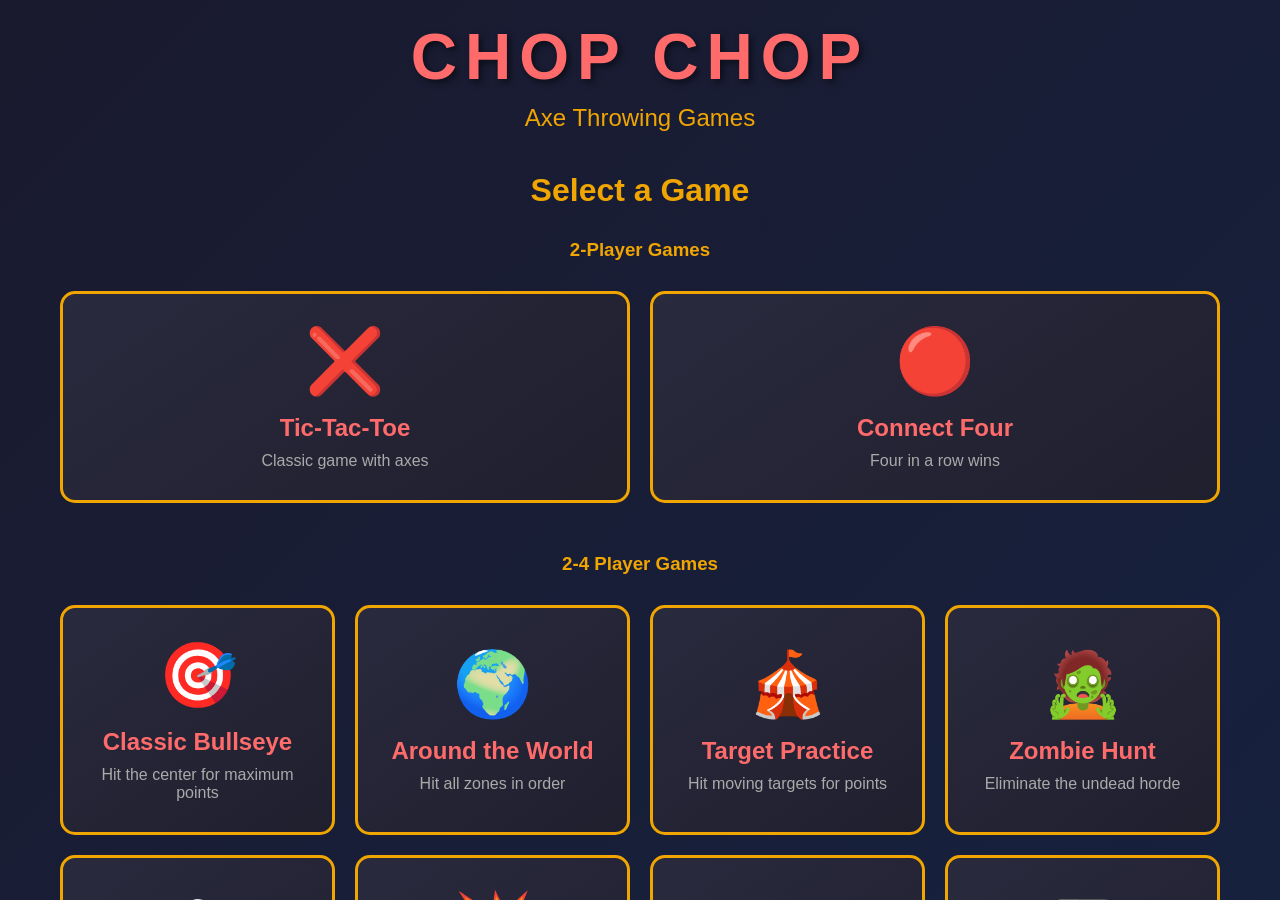
==== commit fe2fd308: "Combine party games with 2-4 player games and add point labels to bullseye targets - Merged "Party G" ====
--- a/index.html
+++ b/index.html
@@ -70,10 +70,7 @@
                         <h3>Cricket</h3>
                         <p>Close all numbers and score points</p>
                     </button>
-                </div>
-
-                <h3 style="color: #f0a500; margin-top: 30px; margin-bottom: 10px; text-align: center;">Party Games</h3>
-                <div class="game-grid">
+
                     <button class="game-card" onclick="selectGame('axeCrush')">
                         <div class="game-icon">💎</div>
                         <h3>Axe Crush</h3>
@@ -360,9 +357,9 @@
                             <p>Total number of tiles (must be an even number)</p>
                         </div>
                         <select id="memoryGridSize" style="width: 120px; padding: 10px; font-size: 1rem; border: 2px solid #555; border-radius: 5px; background: #2a2a3e; color: #fff;" onchange="updateMemoryGridSize()">
-                            <option value="16">4 × 4 (16 tiles)</option>
+                            <option value="16" selected>4 × 4 (16 tiles)</option>
                             <option value="24">4 × 6 (24 tiles)</option>
-                            <option value="36" selected>6 × 6 (36 tiles)</option>
+                            <option value="36">6 × 6 (36 tiles)</option>
                         </select>
                     </div>
 
@@ -628,19 +625,19 @@
 
                     <div class="setting-item">
                         <div class="setting-label">
-                            <h3>Game Mode</h3>
-                            <p>Bullseye Mode (static target) or Gift Hunt Mode (moving targets)</p>
-                        </div>
-                        <select id="xmasGameMode" style="width: 150px; padding: 10px; font-size: 1rem; border: 2px solid #555; border-radius: 5px; background: #2a2a3e; color: #fff;" onchange="updateXmasGameMode()">
-                            <option value="Bullseye Mode" selected>Bullseye Mode</option>
-                            <option value="Gift Hunt Mode">Gift Hunt Mode</option>
-                        </select>
+                            <h3>Enable Merry Axe-mas</h3>
+                            <p>Show or hide the Merry Axe-mas game from the main menu</p>
+                        </div>
+                        <label class="toggle-switch">
+                            <input type="checkbox" id="xmasEnabled" checked onchange="updateXmasEnabled()">
+                            <span class="toggle-slider"></span>
+                        </label>
                     </div>
 
                     <div class="setting-item">
                         <div class="setting-label">
                             <h3>Gift Values (comma-separated)</h3>
-                            <p>Point values for different presents/ornaments</p>
+                            <p>Point values for different presents/ornaments on the tree</p>
                         </div>
                         <input type="text" id="xmasGiftValues" value="10,20,30,50" style="width: 150px; padding: 10px; font-size: 1rem; border: 2px solid #555; border-radius: 5px; background: #2a2a3e; color: #fff;" onchange="updateXmasGiftValues()">
                     </div>
@@ -748,9 +745,10 @@
 
                     <div class="help-section">
                         <h2>🏀 BAD AXE</h2>
-                        <p><strong>How to Play:</strong> Players take turns calling a trick shot on the target (for example "Red ring, top-right"). If they make the shot, everyone else must copy it. Miss the shot and you earn a letter.</p>
+                        <p><strong>How to Play:</strong> Players take turns calling a trick shot on the target. By default, you call which ring to hit (e.g., "Red ring"). If you make the shot, everyone else must copy it. Miss your own shot and you earn a letter.</p>
                         <p><strong>Scoring:</strong> Each missed copy adds a letter: B, then A, then D, A, X, E. When you have all six letters, you're out.</p>
                         <p><strong>Winning:</strong> Last player who hasn't spelled B-A-D-A-X-E wins.</p>
+                        <p><strong>Settings:</strong> You can change shot zone type to include quadrants or ring+quadrant combinations for more challenging gameplay.</p>
                     </div>
 
                     <div class="help-section">
@@ -771,7 +769,7 @@
                     <div class="help-section">
                         <h2>👑 Throw Royale</h2>
                         <p><strong>How to Play:</strong> Every round, all players throw once at the Classic Bullseye. The lowest score loses a life.</p>
-                        <p><strong>Scoring:</strong> Standard target scoring. Hearts show how many lives each player has left.</p>
+                        <p><strong>Scoring:</strong> Standard target scoring. Hearts show how many lives each player has left. After all players throw, scores are displayed for 2 seconds before processing the round results.</p>
                         <p><strong>Winning:</strong> Keep your lives as long as possible. Last player with at least one life remaining wins.</p>
                     </div>
 
@@ -784,8 +782,8 @@
 
                     <div class="help-section">
                         <h2>🎄 Merry Axe-mas</h2>
-                        <p><strong>How to Play:</strong> Celebrate the holidays with a festive target! In Bullseye Mode, play a standard game on a Christmas-themed board. In Gift Hunt Mode, hit moving presents and ornaments for different point values.</p>
-                        <p><strong>Scoring:</strong> Bullseye Mode uses classic scoring. Gift Hunt Mode awards points based on the present or ornament you hit.</p>
+                        <p><strong>How to Play:</strong> Celebrate the holidays with a festive Christmas tree! Hit the presents and ornaments hanging on the tree to score points. Each gift has a different point value.</p>
+                        <p><strong>Scoring:</strong> Points are awarded based on which gift or ornament you hit. Values can be customized in settings.</p>
                         <p><strong>Winning:</strong> After all players have thrown, highest score wins.</p>
                     </div>
 
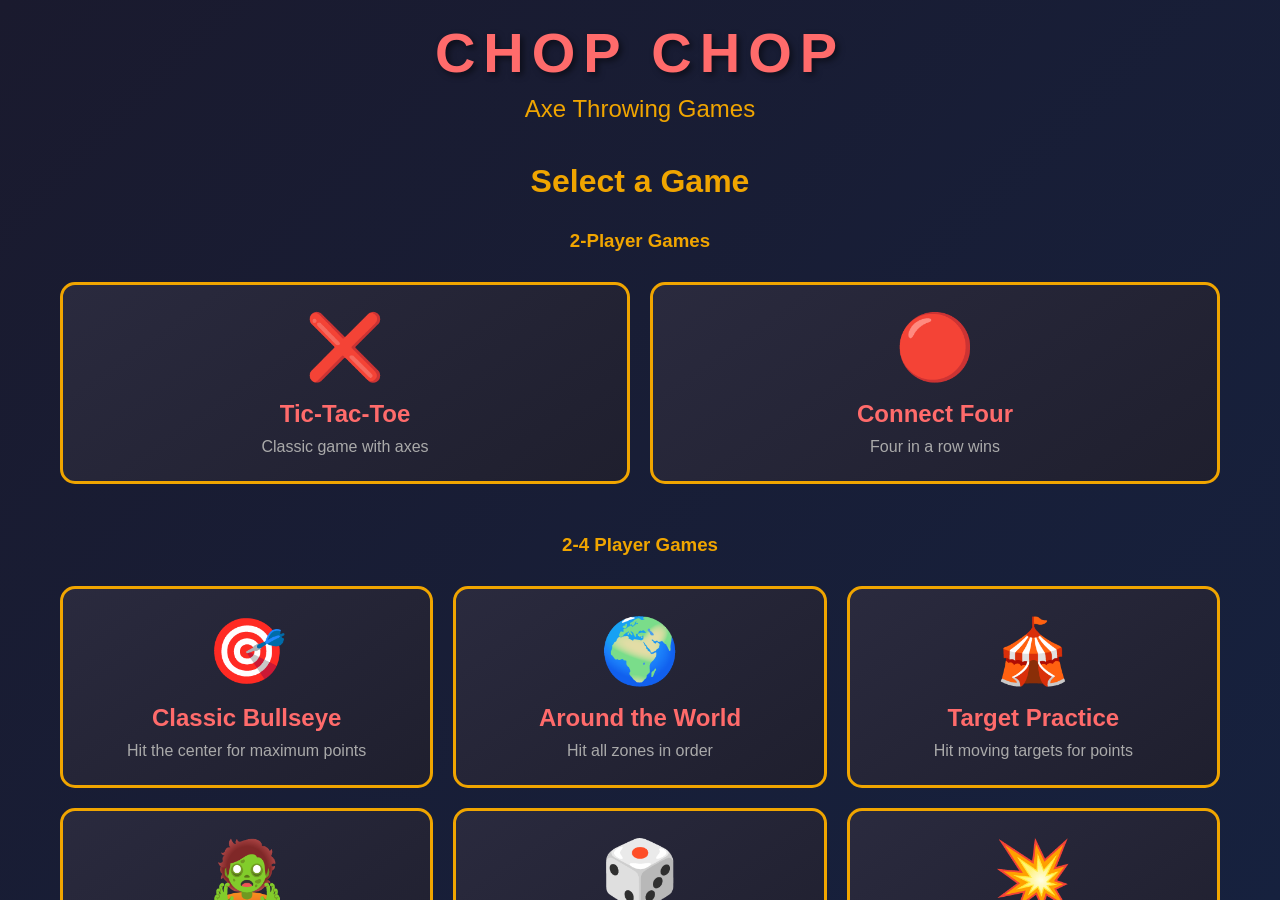
==== commit 75296fcf: "Add comprehensive debug panel for adjusting game element sizes - Create debug-panel.js with collapsi" ====
--- a/index.html
+++ b/index.html
@@ -219,7 +219,7 @@
                             <p>Enable or disable target movement in Target Practice and Zombie Hunt</p>
                         </div>
                         <label class="toggle-switch">
-                            <input type="checkbox" id="movingTargetsToggle" checked onchange="toggleMovingTargets()">
+                            <input type="checkbox" id="movingTargetsToggle" onchange="toggleMovingTargets()">
                             <span class="toggle-slider"></span>
                         </label>
                     </div>
@@ -230,7 +230,7 @@
                             <p>Show countdown timer in Zombie Hunt game</p>
                         </div>
                         <label class="toggle-switch">
-                            <input type="checkbox" id="zombieTimerToggle" checked onchange="toggleZombieTimer()">
+                            <input type="checkbox" id="zombieTimerToggle" onchange="toggleZombieTimer()">
                             <span class="toggle-slider"></span>
                         </label>
                     </div>
@@ -814,5 +814,6 @@
 
     <script src="app.js"></script>
     <script src="games.js"></script>
+    <script src="debug-panel.js"></script>
 </body>
 </html>
--- a/styles.css
+++ b/styles.css
@@ -389,8 +389,8 @@
     top: 50%;
     left: 50%;
     transform: translate(-50%, -50%);
-    width: 400px;
-    height: 400px;
+    width: 550px;
+    height: 550px;
     border-radius: 50%;
     display: flex;
     align-items: center;
@@ -425,9 +425,9 @@
     display: grid;
     grid-template-columns: repeat(3, 1fr);
     grid-template-rows: repeat(3, 1fr);
-    gap: 10px;
-    width: 600px;
-    height: 600px;
+    gap: 15px;
+    width: 900px;
+    height: 900px;
 }
 
 .ttt-cell {
@@ -460,13 +460,13 @@
     display: grid;
     grid-template-columns: repeat(7, 1fr);
     grid-template-rows: repeat(6, 1fr);
-    gap: 8px;
-    width: 700px;
-    height: 600px;
+    gap: 12px;
+    width: 1050px;
+    height: 900px;
     background: rgba(42, 42, 62, 0.9);
-    padding: 20px;
-    border-radius: 15px;
-    border: 4px solid #f0a500;
+    padding: 30px;
+    border-radius: 20px;
+    border: 5px solid #f0a500;
 }
 
 .c4-cell {
@@ -487,9 +487,9 @@
 /* Zombie Hunt */
 .zombie {
     position: absolute;
-    width: 80px;
-    height: 80px;
-    font-size: 4rem;
+    width: 100px;
+    height: 100px;
+    font-size: 5rem;
     cursor: pointer;
     transition: all 0.3s;
     /* animation removed - controlled by JavaScript based on settings */
@@ -520,13 +520,13 @@
 /* Target Practice */
 .moving-target {
     position: absolute;
-    width: 100px;
-    height: 100px;
+    width: 120px;
+    height: 120px;
     border-radius: 50%;
     background: radial-gradient(circle, #ff6b6b 20%, #f0a500 40%, #fff 60%, #000 80%);
     cursor: pointer;
-    border: 3px solid #fff;
-    box-shadow: 0 0 20px rgba(255, 107, 107, 0.8);
+    border: 4px solid #fff;
+    box-shadow: 0 0 25px rgba(255, 107, 107, 0.8);
 }
 
 .moving-target .target-value {
@@ -546,8 +546,8 @@
     top: 50%;
     left: 50%;
     transform: translate(-50%, -50%);
-    width: 500px;
-    height: 500px;
+    width: 700px;
+    height: 700px;
 }
 
 .atw-zone {
@@ -827,59 +827,59 @@
     background: #ff6b6b;
 }
 
-/* Responsive adjustments for smaller tablets */
-@media (max-width: 768px) {
+/* Responsive adjustments - optimized for 1200x1920 tablet */
+@media (max-width: 1300px) {
     .logo h1 {
-        font-size: 3rem;
+        font-size: 3.5rem;
     }
 
     .game-grid {
-        grid-template-columns: repeat(auto-fit, minmax(200px, 1fr));
-        gap: 15px;
+        grid-template-columns: repeat(auto-fit, minmax(280px, 1fr));
+        gap: 20px;
     }
 
     .game-card {
-        padding: 20px;
-        min-height: 150px;
+        padding: 25px;
+        min-height: 180px;
     }
 
     .target-bullseye {
-        width: 340px;
-        height: 340px;
+        width: 550px;
+        height: 550px;
     }
 
     .ttt-grid {
-        width: 450px;
-        height: 450px;
+        width: 900px;
+        height: 900px;
     }
 
     .c4-grid {
-        width: 500px;
-        height: 430px;
+        width: 1050px;
+        height: 900px;
     }
 
     .atw-target {
-        width: 350px;
-        height: 350px;
+        width: 700px;
+        height: 700px;
     }
 
     .atw-zone {
-        font-size: 1.5rem;
+        font-size: 1.8rem;
     }
 
     .settings-container,
     .help-container {
-        padding: 25px;
+        padding: 30px;
     }
 
     .settings-container h1,
     .help-container h1 {
-        font-size: 2.5rem;
+        font-size: 3rem;
     }
 
     .setting-item {
-        flex-direction: column;
-        text-align: center;
+        flex-direction: row;
+        text-align: left;
     }
 }
 
@@ -945,3 +945,239 @@
 .modal-buttons button {
     min-width: 120px;
 }
+
+/* ========================================
+   DEBUG PANEL STYLES
+   ======================================== */
+
+#debug-panel {
+    position: fixed;
+    top: 0;
+    right: 0;
+    width: 450px;
+    height: 100vh;
+    background: linear-gradient(145deg, #1a1a2e 0%, #16213e 100%);
+    border-left: 3px solid #f0a500;
+    box-shadow: -5px 0 30px rgba(0, 0, 0, 0.8);
+    z-index: 10000;
+    display: flex;
+    flex-direction: column;
+    user-select: text;
+    -webkit-user-select: text;
+}
+
+.debug-header {
+    background: rgba(42, 42, 62, 0.95);
+    padding: 20px;
+    border-bottom: 3px solid #f0a500;
+    display: flex;
+    justify-content: space-between;
+    align-items: center;
+    flex-shrink: 0;
+}
+
+.debug-header h2 {
+    color: #ff6b6b;
+    font-size: 1.8rem;
+    margin: 0;
+}
+
+.debug-header-buttons {
+    display: flex;
+    gap: 10px;
+}
+
+.debug-header-buttons button {
+    padding: 8px 15px;
+    font-size: 0.9rem;
+    background: #f0a500;
+    border: none;
+    border-radius: 8px;
+    color: #1a1a2e;
+    cursor: pointer;
+    font-weight: bold;
+    transition: all 0.2s;
+}
+
+.debug-header-buttons button:hover {
+    background: #ff6b6b;
+    transform: translateY(-2px);
+}
+
+.debug-header-buttons button:last-child {
+    background: #dc3545;
+    color: #fff;
+    padding: 8px 12px;
+}
+
+.debug-content {
+    flex: 1;
+    overflow-y: auto;
+    padding: 20px;
+}
+
+.debug-hint {
+    background: rgba(240, 165, 0, 0.2);
+    border: 2px solid #f0a500;
+    border-radius: 10px;
+    padding: 15px;
+    margin-bottom: 20px;
+    text-align: center;
+    color: #f0a500;
+    font-size: 0.9rem;
+    font-weight: bold;
+}
+
+.debug-section {
+    background: rgba(42, 42, 62, 0.7);
+    border-radius: 10px;
+    margin-bottom: 15px;
+    overflow: hidden;
+    border: 2px solid #555;
+    transition: all 0.3s;
+}
+
+.debug-section:hover {
+    border-color: #f0a500;
+}
+
+.debug-section-title {
+    background: rgba(26, 26, 46, 0.9);
+    padding: 15px;
+    margin: 0;
+    font-size: 1.3rem;
+    color: #ff6b6b;
+    cursor: pointer;
+    user-select: none;
+    -webkit-user-select: none;
+    transition: all 0.3s;
+    position: relative;
+    padding-left: 40px;
+}
+
+.debug-section-title:before {
+    content: '▼';
+    position: absolute;
+    left: 15px;
+    transition: transform 0.3s;
+}
+
+.debug-section.collapsed .debug-section-title:before {
+    transform: rotate(-90deg);
+}
+
+.debug-section-title:hover {
+    background: rgba(240, 165, 0, 0.2);
+}
+
+.debug-section.collapsed .debug-sliders {
+    display: none;
+}
+
+.debug-sliders {
+    padding: 15px;
+}
+
+.debug-slider-group {
+    margin-bottom: 20px;
+}
+
+.debug-slider-group label {
+    display: flex;
+    justify-content: space-between;
+    align-items: center;
+    margin-bottom: 8px;
+    font-size: 0.95rem;
+}
+
+.slider-label {
+    color: #fff;
+    font-weight: 500;
+}
+
+.slider-value {
+    color: #f0a500;
+    font-weight: bold;
+    font-family: 'Courier New', monospace;
+    min-width: 80px;
+    text-align: right;
+}
+
+.debug-slider-group input[type="range"] {
+    width: 100%;
+    height: 8px;
+    border-radius: 5px;
+    background: linear-gradient(90deg, #555 0%, #f0a500 100%);
+    outline: none;
+    cursor: pointer;
+    -webkit-appearance: none;
+    appearance: none;
+}
+
+.debug-slider-group input[type="range"]::-webkit-slider-thumb {
+    -webkit-appearance: none;
+    appearance: none;
+    width: 20px;
+    height: 20px;
+    border-radius: 50%;
+    background: #ff6b6b;
+    cursor: pointer;
+    box-shadow: 0 0 10px rgba(255, 107, 107, 0.8);
+    transition: all 0.2s;
+}
+
+.debug-slider-group input[type="range"]::-webkit-slider-thumb:hover {
+    background: #f0a500;
+    transform: scale(1.2);
+}
+
+.debug-slider-group input[type="range"]::-moz-range-thumb {
+    width: 20px;
+    height: 20px;
+    border-radius: 50%;
+    background: #ff6b6b;
+    cursor: pointer;
+    border: none;
+    box-shadow: 0 0 10px rgba(255, 107, 107, 0.8);
+    transition: all 0.2s;
+}
+
+.debug-slider-group input[type="range"]::-moz-range-thumb:hover {
+    background: #f0a500;
+    transform: scale(1.2);
+}
+
+.debug-content::-webkit-scrollbar {
+    width: 8px;
+}
+
+.debug-content::-webkit-scrollbar-track {
+    background: rgba(26, 26, 46, 0.5);
+    border-radius: 10px;
+}
+
+.debug-content::-webkit-scrollbar-thumb {
+    background: #f0a500;
+    border-radius: 10px;
+}
+
+.debug-content::-webkit-scrollbar-thumb:hover {
+    background: #ff6b6b;
+}
+
+/* Make debug panel resizable (optional enhancement) */
+#debug-panel.resizing {
+    transition: none;
+}
+
+/* Mobile responsiveness for debug panel */
+@media (max-width: 800px) {
+    #debug-panel {
+        width: 100%;
+        height: 50vh;
+        top: auto;
+        bottom: 0;
+        border-left: none;
+        border-top: 3px solid #f0a500;
+    }
+}
